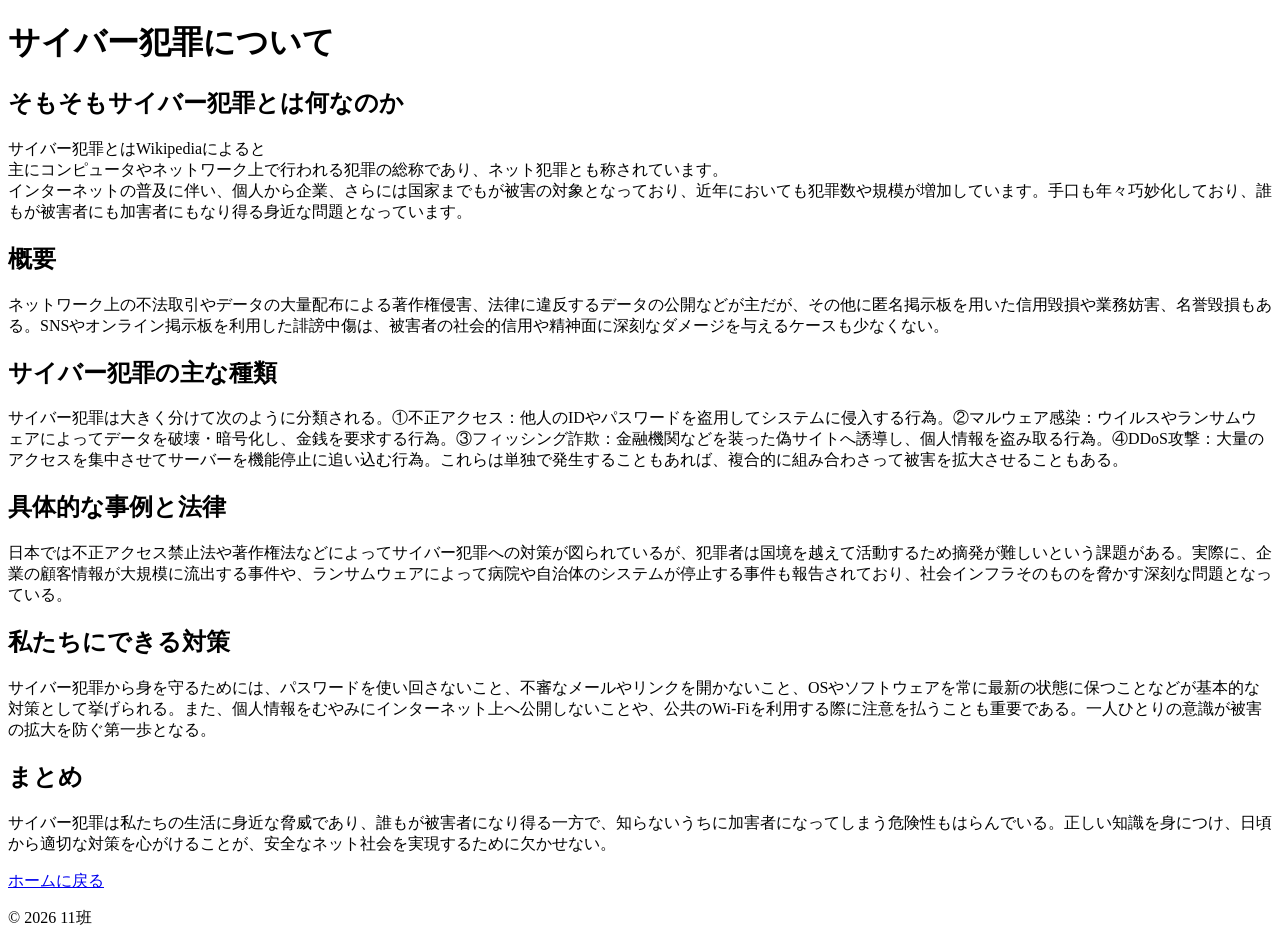
==== Cyber.html @ e8190ea3 "Add files via upload" ====
<!DOCTYPE html>
<html lang="ja">
<head>
  <meta charset="UTF-8">
  <meta name="viewport" content="width=device-width, initial-scale=1.0">
  <title>サイバー犯罪について</title>
  <link rel="stylesheet" href="./css/Cyber.css">
</head>
<body>

  <div id="opening-screen">
    <div class="opening-content">
      <h1>サイバー犯罪について</h1>
    </div>
  </div>

  <main>
    <h2>そもそもサイバー犯罪とは何なのか</h2>
    <p>サイバー犯罪とはWikipediaによると<br>
        主にコンピュータやネットワーク上で行われる犯罪の総称であり、ネット犯罪とも称されています。<br>
        インターネットの普及に伴い、個人から企業、さらには国家までもが被害の対象となっており、近年においても犯罪数や規模が増加しています。手口も年々巧妙化しており、誰もが被害者にも加害者にもなり得る身近な問題となっています。</p>

    <h2>概要</h2>
    <p>ネットワーク上の不法取引やデータの大量配布による著作権侵害、法律に違反するデータの公開などが主だが、その他に匿名掲示板を用いた信用毀損や業務妨害、名誉毀損もある。SNSやオンライン掲示板を利用した誹謗中傷は、被害者の社会的信用や精神面に深刻なダメージを与えるケースも少なくない。</p>

    <h2>サイバー犯罪の主な種類</h2>
    <p>サイバー犯罪は大きく分けて次のように分類される。①不正アクセス：他人のIDやパスワードを盗用してシステムに侵入する行為。②マルウェア感染：ウイルスやランサムウェアによってデータを破壊・暗号化し、金銭を要求する行為。③フィッシング詐欺：金融機関などを装った偽サイトへ誘導し、個人情報を盗み取る行為。④DDoS攻撃：大量のアクセスを集中させてサーバーを機能停止に追い込む行為。これらは単独で発生することもあれば、複合的に組み合わさって被害を拡大させることもある。</p>

    <h2>具体的な事例と法律</h2>
    <p>日本では不正アクセス禁止法や著作権法などによってサイバー犯罪への対策が図られているが、犯罪者は国境を越えて活動するため摘発が難しいという課題がある。実際に、企業の顧客情報が大規模に流出する事件や、ランサムウェアによって病院や自治体のシステムが停止する事件も報告されており、社会インフラそのものを脅かす深刻な問題となっている。</p>

    <h2>私たちにできる対策</h2>
    <p>サイバー犯罪から身を守るためには、パスワードを使い回さないこと、不審なメールやリンクを開かないこと、OSやソフトウェアを常に最新の状態に保つことなどが基本的な対策として挙げられる。また、個人情報をむやみにインターネット上へ公開しないことや、公共のWi-Fiを利用する際に注意を払うことも重要である。一人ひとりの意識が被害の拡大を防ぐ第一歩となる。</p>

    <h2>まとめ</h2>
    <p>サイバー犯罪は私たちの生活に身近な脅威であり、誰もが被害者になり得る一方で、知らないうちに加害者になってしまう危険性もはらんでいる。正しい知識を身につけ、日頃から適切な対策を心がけることが、安全なネット社会を実現するために欠かせない。</p>
  </main>

  <div class="back-home">
    <a href="index.html">ホームに戻る</a>
  </div>

  <footer>
      <p>&copy; 2026 11班</p>
  </footer>

  <script>
    window.addEventListener('load', () => {
      const openingScreen = document.getElementById('opening-screen');
      const displayTime = 1500; // 1.5秒表示

      if (sessionStorage.getItem('visited')) {
        openingScreen.style.display = 'none';
      } else {
        setTimeout(() => {
          openingScreen.classList.add('is-hidden');
          sessionStorage.setItem('visited', 'true');
        }, displayTime);
      }
    });
  </script>

</body>
</html>
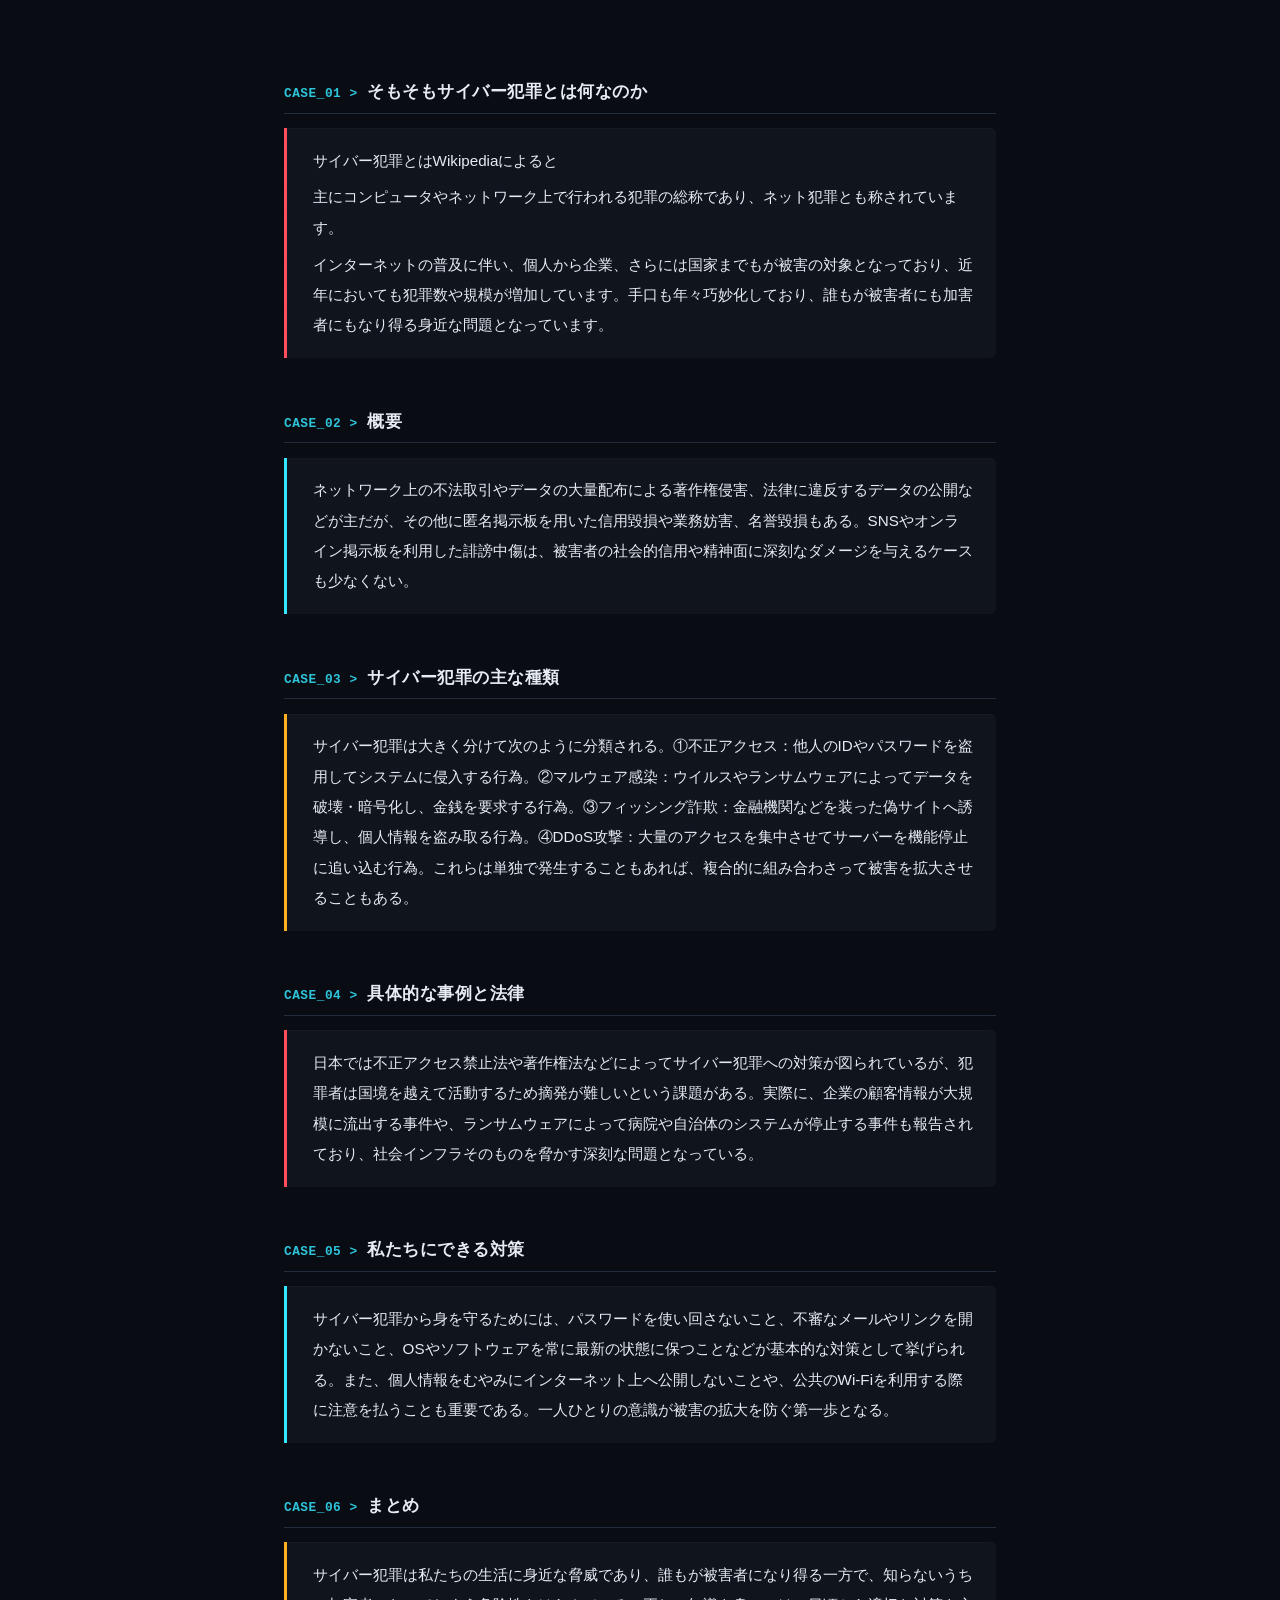
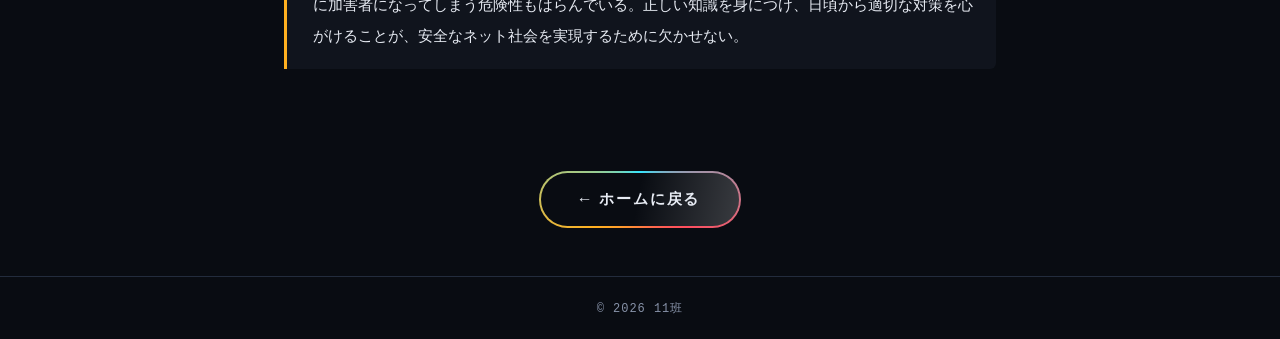
==== commit a1df2750: "Update Cyber.html" ====
--- a/Cyber.html
+++ b/Cyber.html
@@ -4,7 +4,7 @@
   <meta charset="UTF-8">
   <meta name="viewport" content="width=device-width, initial-scale=1.0">
   <title>サイバー犯罪について</title>
-  <link rel="stylesheet" href="./css/Cyber.css">
+  <link rel="stylesheet" href="CSS/Cyber.css">
 </head>
 <body>
 
--- a/CSS/Cyber.css
+++ b/CSS/Cyber.css
@@ -0,0 +1,338 @@
+/* ============================================================
+   サイバー犯罪について — Case File Terminal Theme
+   セキュリティ・インシデントレポートをモチーフにしたデザイン
+   ============================================================ */
+
+@import url('https://fonts.googleapis.com/css2?family=JetBrains+Mono:wght@400;500;700&family=Noto+Sans+JP:wght@400;500;700&display=swap');
+
+:root {
+  --bg: #090c12;
+  --panel: #10141d;
+  --panel-alt: #141a26;
+  --line: #232c3d;
+  --text: #e7ebf3;
+  --muted: #8792a8;
+  --accent-red: #ff4d5e;
+  --accent-cyan: #35e6ff;
+  --accent-amber: #ffb020;
+
+  --mono: 'JetBrains Mono', 'Consolas', monospace;
+  --sans: 'Noto Sans JP', 'Hiragino Kaku Gothic ProN', sans-serif;
+}
+
+* {
+  box-sizing: border-box;
+}
+
+html, body {
+  margin: 0;
+  padding: 0;
+  background: var(--bg);
+  color: var(--text);
+  font-family: var(--sans);
+}
+
+/* Faint scanline texture across the whole page */
+body {
+  position: relative;
+  min-height: 100vh;
+}
+
+body::before {
+  content: "";
+  position: fixed;
+  inset: 0;
+  pointer-events: none;
+  z-index: 2;
+  background: repeating-linear-gradient(
+    to bottom,
+    rgba(255, 255, 255, 0.018) 0px,
+    rgba(255, 255, 255, 0.018) 1px,
+    transparent 1px,
+    transparent 3px
+  );
+  mix-blend-mode: overlay;
+}
+
+/* ------------------------------------------------------------
+   Opening screen — boot sequence
+   ------------------------------------------------------------ */
+#opening-screen {
+  position: fixed;
+  inset: 0;
+  z-index: 100;
+  display: flex;
+  align-items: center;
+  justify-content: center;
+  background: var(--bg);
+  transition: opacity 0.6s ease, visibility 0.6s ease;
+}
+
+#opening-screen.is-hidden {
+  opacity: 0;
+  visibility: hidden;
+  pointer-events: none;
+}
+
+.opening-content {
+  position: relative;
+  text-align: center;
+  padding: 2rem 3rem;
+}
+
+.opening-content::before {
+  content: "INITIALIZING SECURITY BRIEFING ...";
+  position: absolute;
+  top: -2.2rem;
+  left: 50%;
+  transform: translateX(-50%);
+  font-family: var(--mono);
+  font-size: 0.7rem;
+  letter-spacing: 0.15em;
+  color: var(--accent-cyan);
+  opacity: 0.75;
+  white-space: nowrap;
+}
+
+#opening-screen h1 {
+  margin: 0;
+  font-family: var(--mono);
+  font-weight: 700;
+  font-size: clamp(1.6rem, 5vw, 2.8rem);
+  letter-spacing: 0.04em;
+  color: var(--text);
+  position: relative;
+  text-shadow:
+    2px 0 var(--accent-red),
+    -2px 0 var(--accent-cyan);
+  animation: glitch 3.4s infinite steps(1);
+}
+
+#opening-screen h1::after {
+  content: "_";
+  color: var(--accent-cyan);
+  animation: blink 1s steps(1) infinite;
+}
+
+@keyframes blink {
+  0%, 49% { opacity: 1; }
+  50%, 100% { opacity: 0; }
+}
+
+@keyframes glitch {
+  0%, 92%, 100% { text-shadow: 2px 0 var(--accent-red), -2px 0 var(--accent-cyan); transform: translate(0, 0); }
+  93% { text-shadow: -3px 0 var(--accent-red), 3px 0 var(--accent-cyan); transform: translate(-1px, 1px); }
+  94% { text-shadow: 3px 0 var(--accent-red), -3px 0 var(--accent-cyan); transform: translate(1px, -1px); }
+  95% { text-shadow: 2px 0 var(--accent-red), -2px 0 var(--accent-cyan); transform: translate(0, 0); }
+}
+
+/* ------------------------------------------------------------
+   Main — case file body
+   ------------------------------------------------------------ */
+main {
+  position: relative;
+  z-index: 1;
+  max-width: 760px;
+  margin: 0 auto;
+  padding: 5rem 1.5rem 6rem;
+  counter-reset: casefile;
+}
+
+main h2 {
+  counter-increment: casefile;
+  font-family: var(--mono);
+  font-weight: 700;
+  font-size: 1.05rem;
+  letter-spacing: 0.03em;
+  color: var(--text);
+  margin: 3.2rem 0 0.9rem;
+  padding-bottom: 0.6rem;
+  border-bottom: 1px solid var(--line);
+  display: flex;
+  align-items: baseline;
+  gap: 0.6rem;
+}
+
+main h2::before {
+  content: "CASE_0" counter(casefile) " >";
+  color: var(--accent-cyan);
+  font-size: 0.8rem;
+  opacity: 0.85;
+  flex-shrink: 0;
+}
+
+main h2:first-of-type {
+  margin-top: 0;
+}
+
+/* Alternate the alert color accenting each entry's left rule */
+main p {
+  position: relative;
+  background: var(--panel);
+  border-left: 3px solid var(--accent-red);
+  border-radius: 0 6px 6px 0;
+  padding: 1.1rem 1.4rem 1.1rem 1.6rem;
+  margin: 0 0 0.4rem;
+  line-height: 2;
+  font-size: 0.95rem;
+  color: var(--text);
+  box-shadow: 0 1px 0 rgba(255,255,255,0.02) inset;
+  transition: border-color 0.25s ease, background 0.25s ease, transform 0.25s ease;
+}
+
+main h2:nth-of-type(3n+2) + p { border-left-color: var(--accent-cyan); }
+main h2:nth-of-type(3n) + p    { border-left-color: var(--accent-amber); }
+
+main p:hover {
+  background: var(--panel-alt);
+  transform: translateX(2px);
+}
+
+main p br {
+  content: "";
+  display: block;
+  margin-bottom: 0.4rem;
+}
+
+/* ------------------------------------------------------------
+   Back-home button
+   ------------------------------------------------------------ */
+.back-home {
+  position: relative;
+  z-index: 1;
+  max-width: 760px;
+  margin: 0 auto;
+  padding: 0 1.5rem 3rem;
+  text-align: center;
+}
+
+.back-home a {
+  position: relative;
+  display: inline-flex;
+  align-items: center;
+  gap: 0.5rem;
+  font-family: var(--mono);
+  font-weight: 700;
+  font-size: 0.95rem;
+  letter-spacing: 0.12em;
+  text-transform: uppercase;
+  color: var(--text);
+  text-decoration: none;
+  padding: 1rem 2.4rem;
+  border-radius: 999px;
+  background:
+    linear-gradient(var(--bg), var(--bg)) padding-box,
+    conic-gradient(from var(--angle, 0deg), var(--accent-cyan), var(--accent-red), var(--accent-amber), var(--accent-cyan)) border-box;
+  border: 2px solid transparent;
+  overflow: hidden;
+  isolation: isolate;
+  animation: spin-border 3.5s linear infinite, pulse-glow 2s ease-in-out infinite;
+}
+
+@property --angle {
+  syntax: '<angle>';
+  inherits: false;
+  initial-value: 0deg;
+}
+
+@keyframes spin-border {
+  to { --angle: 360deg; }
+}
+
+@keyframes pulse-glow {
+  0%, 100% { box-shadow: 0 0 10px rgba(53, 230, 255, 0.35), 0 0 26px rgba(255, 77, 94, 0.18); }
+  50%      { box-shadow: 0 0 20px rgba(53, 230, 255, 0.6), 0 0 46px rgba(255, 77, 94, 0.35); }
+}
+
+.back-home a::before {
+  content: "←";
+  font-size: 1rem;
+  transition: transform 0.25s ease;
+}
+
+/* Shimmer sweep across the label */
+.back-home a::after {
+  content: "";
+  position: absolute;
+  inset: 0;
+  z-index: -1;
+  background: linear-gradient(
+    100deg,
+    transparent 20%,
+    rgba(255, 255, 255, 0.28) 50%,
+    transparent 80%
+  );
+  background-size: 250% 100%;
+  animation: shimmer 2.4s ease-in-out infinite;
+}
+
+@keyframes shimmer {
+  0%   { background-position: 200% 0; }
+  100% { background-position: -100% 0; }
+}
+
+.back-home a:hover,
+.back-home a:focus-visible {
+  color: var(--bg);
+  background:
+    linear-gradient(var(--accent-cyan), var(--accent-cyan)) padding-box,
+    conic-gradient(from var(--angle, 0deg), var(--accent-cyan), var(--accent-red), var(--accent-amber), var(--accent-cyan)) border-box;
+  transform: scale(1.06);
+}
+
+.back-home a:hover::before {
+  transform: translateX(-4px);
+}
+
+/* ------------------------------------------------------------
+   Footer
+   ------------------------------------------------------------ */
+footer {
+  position: relative;
+  z-index: 1;
+  border-top: 1px solid var(--line);
+  padding: 1.4rem 1.5rem;
+  text-align: center;
+}
+
+footer p {
+  margin: 0;
+  font-family: var(--mono);
+  font-size: 0.75rem;
+  letter-spacing: 0.08em;
+  color: var(--muted);
+}
+
+/* ------------------------------------------------------------
+   Responsive
+   ------------------------------------------------------------ */
+@media (max-width: 560px) {
+  main {
+    padding: 3.5rem 1rem 4rem;
+  }
+  main h2 {
+    flex-direction: column;
+    gap: 0.2rem;
+  }
+  main p {
+    font-size: 0.9rem;
+    padding: 1rem 1.1rem 1rem 1.3rem;
+  }
+}
+
+/* ------------------------------------------------------------
+   Reduced motion
+   ------------------------------------------------------------ */
+@media (prefers-reduced-motion: reduce) {
+  #opening-screen h1,
+  #opening-screen h1::after {
+    animation: none;
+  }
+  main p {
+    transition: none;
+  }
+  .back-home a,
+  .back-home a::after {
+    animation: none;
+  }
+}
